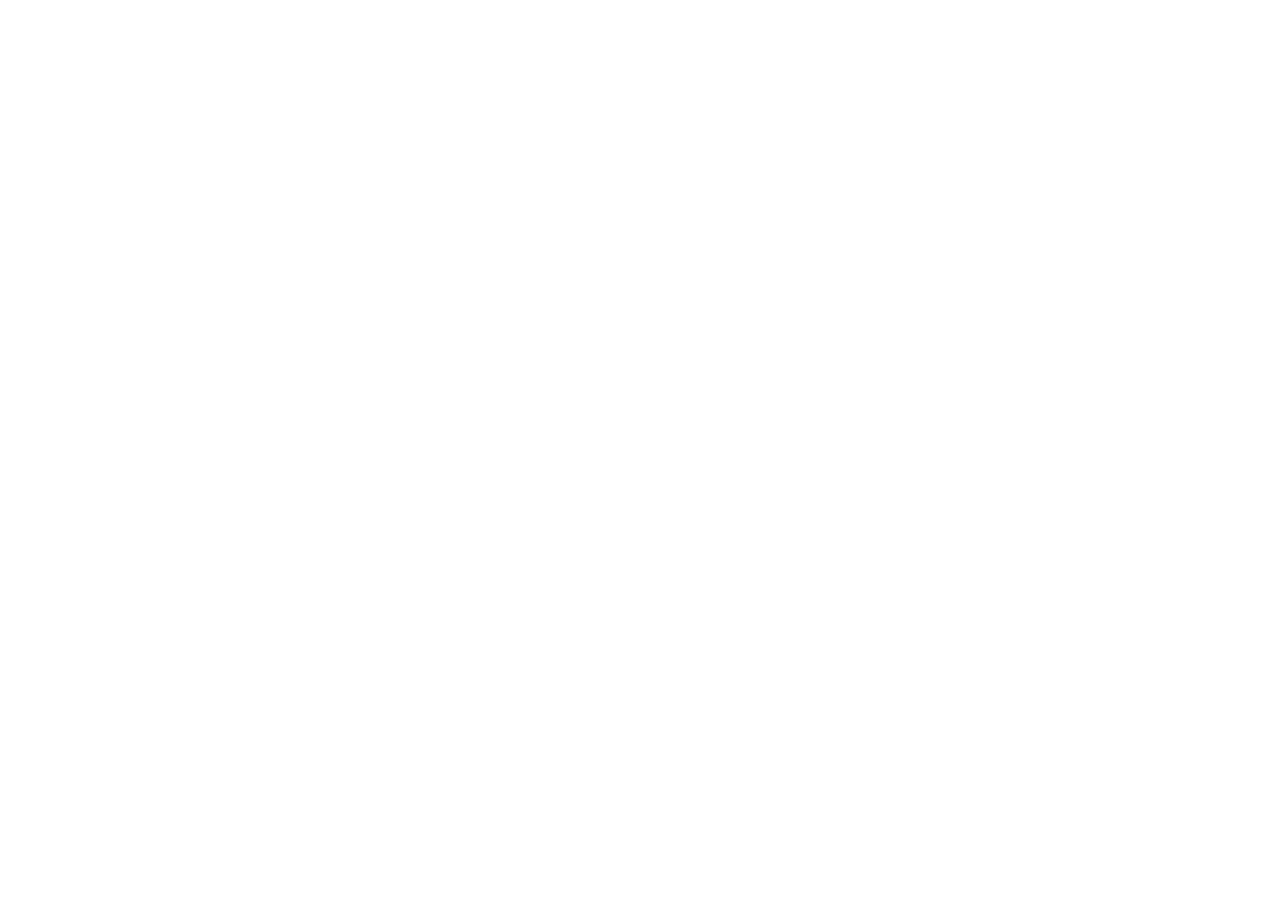
==== index.html @ 2100fe15 "updated" ====
<!DOCTYPE html>
<html lang="en">
<head>
    <meta charset="UTF-8">
    <meta name="viewport" content="width=device-width, initial-scale=1.0">
    <title>Document</title>
</head>
<body>
    
</body>
</html>
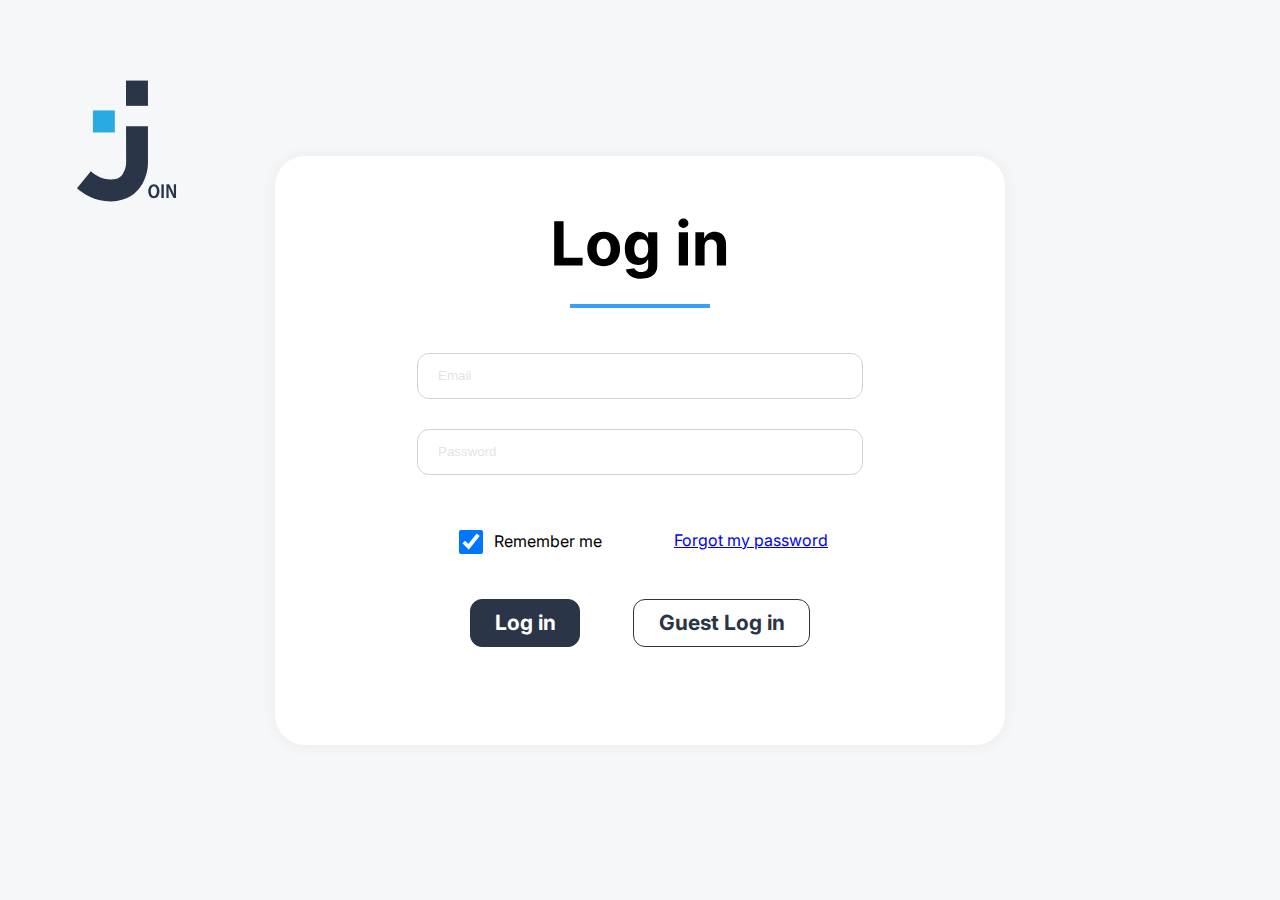
==== commit 821bb3a0: "begun with summary" ====
--- a/index.html
+++ b/index.html
@@ -1,11 +1,53 @@
 <!DOCTYPE html>
 <html lang="en">
+
 <head>
     <meta charset="UTF-8">
     <meta name="viewport" content="width=device-width, initial-scale=1.0">
-    <title>Document</title>
+    <title>Join</title>
+    <link rel="stylesheet" href="style.css">
+    <link rel="preconnect" href="https://fonts.googleapis.conavMenum">
+    <link rel="preconnect" href="https://fonts.gstatic.com" crossorigin>
+    <link href="https://fonts.googleapis.com/css2?family=Inter:wght@300;400;500;600&display=swap" rel="stylesheet">
 </head>
+
 <body>
-    
+    <img class="joinLogo" src="assets/images/Capa 2.svg" alt="">
+    <div class="mainDiv_LogIn">
+        <div class="logIn">
+            <div class="logInTitle">
+                <img src="assets/images/Log in.svg" alt="">
+            </div>
+            <div class="inputMainDiv">
+                <input class="logInInputs" placeholder="Email" type="email" name="Email" id="email_logIn">
+                <input class="logInInputs" placeholder="Password" type="email" name="Email" id="Password">
+                <div class="rememberPassword">
+                    <div class="saveCred">
+                        <input class="checkbox" type="checkbox" id="saveCred" name="saveCred" checked="">
+                        <label class="font rememberMe" for="saveCred">Remember me</label>
+                    </div>
+                    <div class="font" id="forgotPassword">
+                        <a href="forgotPassword.html" id="passwordLink" class="passwordLink">Forgot my password</a>
+                    </div>
+                </div>
+                <div class="loginButtonDiv">
+                    <div id="loginButton">
+                        <button class="loginButton" onclick="">Log in</button>
+                    </div>
+                    <div id="guestLoginButton">
+                        <button class="guestLoginButton" onclick="">Guest Log in</button>
+                    </div>
+                </div>
+            </div>
+
+
+
+        </div>
+
+    </div>
+
+
+
 </body>
+
 </html>--- a/style.css
+++ b/style.css
@@ -0,0 +1,242 @@
+body {
+    background-color: #F6F7F8;
+    overflow: hidden;
+    margin: 0px;
+
+
+
+}
+
+.joinLogo {
+    position: absolute;
+    width: 100.03px;
+    height: 121.97px;
+    top: 80px;
+    left: 77px
+}
+
+.mainDiv_LogIn {
+    height: 100vh;
+    display: flex;
+    justify-content: center;
+    align-items: center;
+
+}
+
+.logIn {
+
+    z-index: 2;
+    display: flex;
+    flex-direction: column;
+    align-items: center;
+    max-width: 500px;
+    min-width: 340px;
+    height: 493px;
+    width: 652px;
+    background: #FFFFFF;
+    box-shadow: 0px 0px 14px 3px rgba(0, 0, 0, 0.04);
+    border-radius: 30px;
+    padding-top: 48px;
+    padding-left: 115px;
+    padding-bottom: 48px;
+    padding-right: 115px;
+
+
+}
+
+.logInTitle {
+    position: absolute;
+    left: 0;
+    top: 0;
+    display: flex;
+    justify-content: center;
+    align-items: center;
+    position: relative;
+    width: 315px;
+    height: 89px;
+    background-color: white;
+    padding-bottom: 15px;
+    margin-bottom: 20px;
+}
+
+.logInTitle:before {
+    content: "";
+    position: absolute;
+    bottom: 0;
+    left: 50%;
+    transform: translateX(-50%);
+    height: 3.2px;
+    /* Adjust this value for the thickness of the border */
+    width: 140px;
+    /* Adjust this value for the width of the border */
+    background-color: #389FF7;
+    /* Adjust this color to change the border color */
+}
+
+.logInInputs {
+    padding: 2px;
+    width: 422px;
+    height: 40px;
+    border-radius: 12px;
+    border: solid 1px lightgray;
+    padding-left: 20px;
+}
+
+.inputMainDiv {
+    display: flex;
+    align-items: center;
+    flex-direction: column;
+    gap: 30px;
+    margin-top: 25px;
+}
+
+.logInInputs:hover {
+    cursor: pointer;
+}
+
+::placeholder {
+    opacity: 0.2;
+}
+
+.rememberPassword {
+    display: flex;
+    justify-content: space-around;
+    width: 100%;
+    margin-top: 25px;
+    margin-bottom: 15px;
+}
+
+.loginButtonDiv {
+    display: flex;
+    justify-content: space-evenly;
+    width: 100%;
+    margin-top: auto;
+
+}
+
+.loginButton {
+    padding: 10px;
+    width: 110px;
+    height: 48px;
+    display: flex;
+    justify-content: center;
+    left: 0;
+    top: 0;
+    align-items: center;
+    border-radius: 12px;
+    background-color: #2A3647;
+    color: white;
+    font-family: 'Inter', sans-serif;
+    font-weight: 700;
+    font-size: 21px;
+    line-height: 25.2px;
+    border: solid 1px #2A3647;
+}
+
+.guestLoginButton {
+    padding: 10px;
+    width: 177px;
+    height: 48px;
+    display: flex;
+    justify-content: center;
+    align-items: center;
+    border-radius: 12px;
+    background-color: white;
+    font-family: 'Inter', sans-serif;
+    font-size: 21px;
+    line-height: 25.2px;
+    color: #2A3647;
+    font-weight: 700;
+    border: solid 1px #2A3647;
+}
+
+.saveCred {
+    width: 152px;
+    height: 24px;
+    gap: 8px;
+    justify-content: center;
+    align-items: center;
+    display: flex;
+}
+
+.font {
+    font-family: 'Inter', sans-serif;
+}
+
+.rememberMe {
+    font-weight: 400;
+    font-size: 16px;
+    line-height: 19.2px;
+}
+
+.checkbox {
+    width: 24px;
+    height: 24px;
+}
+
+.d-flex {
+    display: flex;
+}
+
+.navMenu {
+    background-color: #2A3647;
+    width: 232px;
+    height: 100%;
+    justify-content: space-between;
+}
+
+.mainDivSum {
+    height: 100vh;
+    display: flex;
+    justify-content: flex-start;
+    align-items: center;
+    margin: 0px;
+}
+
+.overviewSum {
+    display: flex;
+    flex-direction: column;
+    align-items: center;
+    justify-content: space-evenly;
+    height: 100vh;
+    margin-left: 50px;
+}
+
+.center {
+    justify-content: center;
+    align-items: center;
+}
+
+.toDoDiv {
+    height: 168px;
+    width: 264px;
+    display: flex;
+    align-items: center;
+    padding: 10px;
+    border: solid lightgray 1px op;
+    background-color: white;
+    border-radius: 12px;
+    justify-content: space-evenly;
+}
+
+
+.doneDiv {
+    height: 168px;
+    width: 264px;
+    display: flex;
+    align-items: center;
+    padding: 10px;
+    border: solid lightgray 1px;
+    background-color: white;
+    border-radius: 12px;
+    justify-content: space-evenly;
+}
+
+.toDoDivMain {
+    id="loginButton"
+    justify-content: space-between;
+    width: 400px;
+    gap: 15px;
+}
+
+id="loginButton"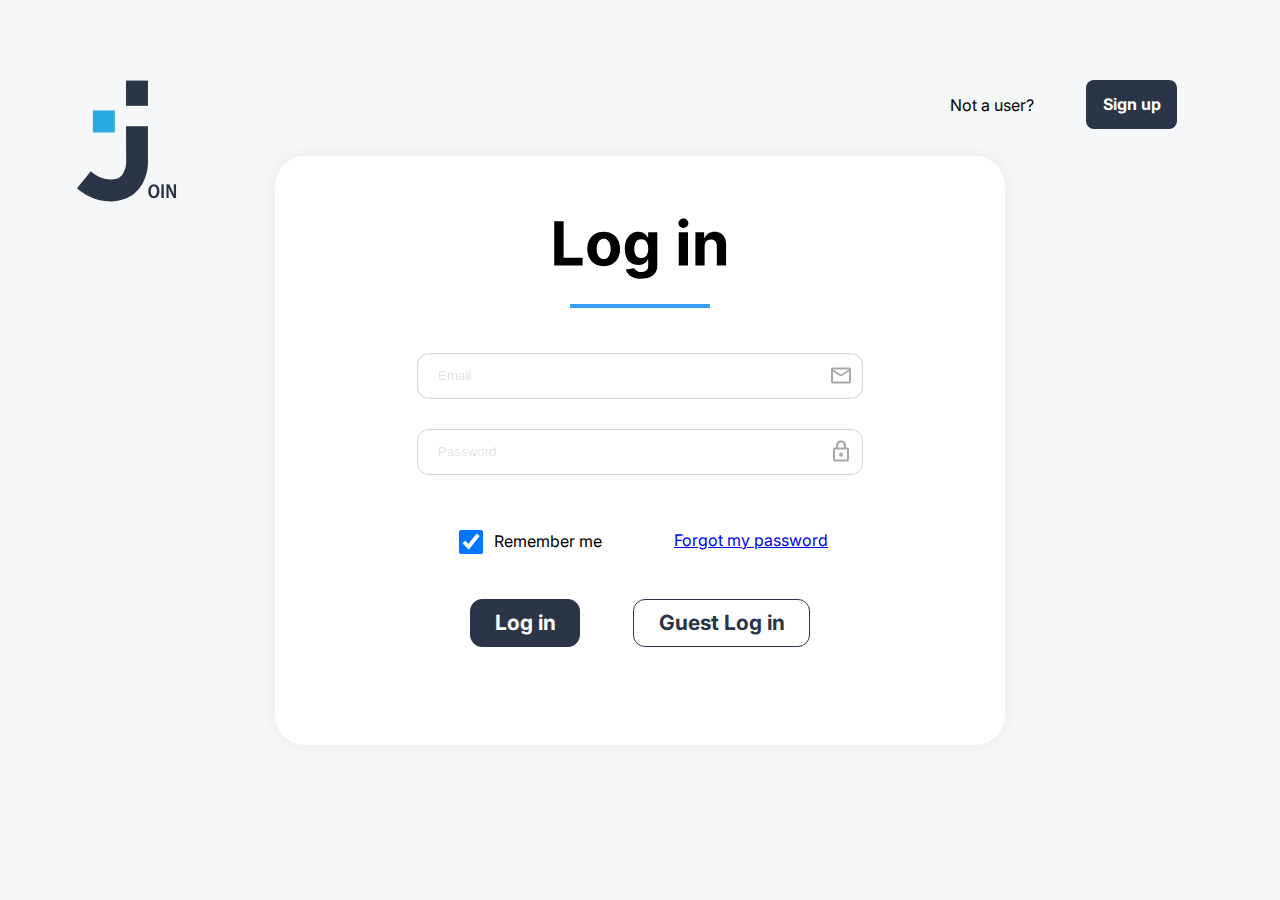
==== commit c2982786: "begin with JS" ====
--- a/index.html
+++ b/index.html
@@ -5,22 +5,33 @@
     <meta charset="UTF-8">
     <meta name="viewport" content="width=device-width, initial-scale=1.0">
     <title>Join</title>
-    <link rel="stylesheet" href="style.css">
+    <link rel="stylesheet" href="styles/style.css">
     <link rel="preconnect" href="https://fonts.googleapis.conavMenum">
     <link rel="preconnect" href="https://fonts.gstatic.com" crossorigin>
     <link href="https://fonts.googleapis.com/css2?family=Inter:wght@300;400;500;600&display=swap" rel="stylesheet">
+    <script src="js/storage.js"></script>
 </head>
 
 <body>
     <img class="joinLogo" src="assets/images/Capa 2.svg" alt="">
+    <div class="signUp font d-flex center"><div>Not a user?</div><div onclick="signUpForm()" class="signUpBtnInd d-flex center">Sign up</div></div>
     <div class="mainDiv_LogIn">
         <div class="logIn">
             <div class="logInTitle">
                 <img src="assets/images/Log in.svg" alt="">
             </div>
-            <div class="inputMainDiv">
-                <input class="logInInputs" placeholder="Email" type="email" name="Email" id="email_logIn">
-                <input class="logInInputs" placeholder="Password" type="email" name="Email" id="Password">
+            
+
+            <form" class="inputMainDiv">
+                <div class="inputsSubDiv">
+                    <input class="logInInputs" placeholder="Email" type="email" name="Email" id="email_logIn"> <img class="lockMailIcon" src="assets/images/mail.svg" alt="">
+                </div>
+
+                <div class="inputsSubDiv">
+                    <input class="logInInputs" placeholder="Password" type="email" name="Email" id="Password"> <img
+                        class="lockMailIcon" src="assets/images/lock.svg" alt="">
+                </div>
+
                 <div class="rememberPassword">
                     <div class="saveCred">
                         <input class="checkbox" type="checkbox" id="saveCred" name="saveCred" checked="">
@@ -38,7 +49,7 @@
                         <button class="guestLoginButton" onclick="">Guest Log in</button>
                     </div>
                 </div>
-            </div>
+            </form>
 
 
 
--- a/styles/style.css
+++ b/styles/style.css
@@ -0,0 +1,670 @@
+body {
+    background-color: #F6F7F8;
+    overflow: hidden;
+    margin: 0px;
+}
+
+.joinLogo {
+    position: absolute;
+    width: 100.03px;
+    height: 121.97px;
+    top: 80px;
+    left: 77px
+}
+
+.joinLogo:hover {
+    cursor: pointer;
+}
+
+.mainDiv_LogIn {
+    height: 100vh;
+    display: flex;
+    justify-content: center;
+    align-items: center;
+
+}
+
+.logIn {
+
+    z-index: 2;
+    display: flex;
+    flex-direction: column;
+    align-items: center;
+    max-width: 500px;
+    min-width: 340px;
+    height: 493px;
+    width: 652px;
+    background: #FFFFFF;
+    box-shadow: 0px 0px 14px 3px rgba(0, 0, 0, 0.04);
+    border-radius: 30px;
+    padding-top: 48px;
+    padding-left: 115px;
+    padding-bottom: 48px;
+    padding-right: 115px;
+
+
+}
+
+.logInTitle {
+    position: absolute;
+    left: 0;
+    top: 0;
+    display: flex;
+    justify-content: center;
+    align-items: center;
+    position: relative;
+    width: 315px;
+    height: 89px;
+    background-color: white;
+    padding-bottom: 15px;
+    margin-bottom: 20px;
+}
+
+.logInTitle:before {
+    content: "";
+    position: absolute;
+    bottom: 0;
+    left: 50%;
+    transform: translateX(-50%);
+    height: 3.2px;
+    /* Adjust this value for the thickness of the border */
+    width: 140px;
+    /* Adjust this value for the width of the border */
+    background-color: #389FF7;
+    /* Adjust this color to change the border color */
+}
+
+.logInInputs {
+    padding: 2px;
+    width: 422px;
+    height: 40px;
+    border-radius: 12px;
+    border: solid 1px lightgray;
+    padding-left: 20px;
+}
+
+.inputMainDiv {
+    display: flex;
+    align-items: center;
+    flex-direction: column;
+    gap: 30px;
+    margin-top: 25px;
+}
+
+.logInInputs:hover {
+    cursor: pointer;
+}
+
+::placeholder {
+    opacity: 0.2;
+}
+
+.rememberPassword {
+    display: flex;
+    justify-content: space-around;
+    width: 100%;
+    margin-top: 25px;
+    margin-bottom: 15px;
+}
+
+.loginButtonDiv {
+    display: flex;
+    justify-content: space-evenly;
+    width: 100%;
+    margin-top: auto;
+
+}
+
+.loginButton {
+    padding: 10px;
+    width: 110px;
+    height: 48px;
+    display: flex;
+    justify-content: center;
+    left: 0;
+    top: 0;
+    align-items: center;
+    border-radius: 12px;
+    background-color: #2A3647;
+    color: white;
+    font-family: 'Inter', sans-serif;
+    font-weight: 700;
+    font-size: 21px;
+    line-height: 25.2px;
+    border: solid 1px #2A3647;
+}
+
+.guestLoginButton {
+    padding: 10px;
+    width: 177px;
+    height: 48px;
+    display: flex;
+    justify-content: center;
+    align-items: center;
+    border-radius: 12px;
+    background-color: white;
+    font-family: 'Inter', sans-serif;
+    font-size: 21px;
+    line-height: 25.2px;
+    color: #2A3647;
+    font-weight: 700;
+    border: solid 1px #2A3647;
+}
+
+.saveCred {
+    width: 152px;
+    height: 24px;
+    gap: 8px;
+    justify-content: center;
+    align-items: center;
+    display: flex;
+}
+
+.font {
+    font-family: 'Inter', sans-serif;
+}
+
+.rememberMe {
+    font-weight: 400;
+    font-size: 16px;
+    line-height: 19.2px;
+}
+
+.checkbox {
+    width: 24px;
+    height: 24px;
+}
+
+.d-flex {
+    display: flex;
+}
+
+.navMenu {
+    display: flex;
+    flex-direction: column;
+    align-items: center;
+    background-color: #2A3647;
+    width: 232px;
+    height: 100%;
+    justify-content: space-between;
+    z-index: 999;
+}
+
+.mainDivSum {
+    height: 100vh;
+    display: flex;
+    justify-content: flex-start;
+    align-items: center;
+    margin: 0px;
+    background-color: #F6F7F8;
+}
+
+.overviewSum {
+    display: flex;
+    flex-direction: column;
+    align-items: flex-start;
+    justify-content: space-evenly;
+    height: 100vh;
+    margin-left: 80px;
+    width: 560px;
+}
+
+.center {
+    justify-content: center;
+    align-items: center;
+}
+
+.toDoDiv {
+    height: 168px;
+    width: 264px;
+    display: flex;
+    align-items: center;
+    padding: 10px;
+    border: solid lightgray 0px;
+    background-color: white;
+    border-radius: 30px;
+    justify-content: space-evenly;
+}
+
+
+.doneDiv {
+    height: 168px;
+    width: 264px;
+    display: flex;
+    align-items: center;
+    padding: 10px;
+    background-color: white;
+    border-radius: 30px;
+    border: solid lightgray 0px;
+    justify-content: space-evenly;
+}
+
+.toDoDivMain {
+    justify-content: space-between;
+    max-width: 560px;
+    gap: 15px;
+}
+
+.numWorkflow {
+    font-family: 'Inter', sans-serif;
+    font-weight: 600;
+    font-size: 64px;
+    line-height: 76.8px;
+}
+
+.verticalLine {
+    height: 102.02px;
+    width: 2px;
+    background-color: lightgray;
+}
+
+.deadLineMain {
+    display: flex;
+    flex-direction: column;
+    align-items: flex-start;
+}
+
+.urgentMain {
+    justify-content: center;
+    align-items: center;
+    min-width: 560px;
+    height: 168px;
+    border-radius: 30px;
+    border: solid lightgray 0px;
+    gap: 61px;
+    background-color: white;
+}
+
+.colum {
+    flex-direction: column;
+}
+
+.urgentIcon {
+    width: 130px;
+    height: 96px;
+}
+
+.deadline {}
+
+.deadlineDate {
+    font-weight: 700;
+    font-size: 21px;
+    line-height: 25.2px;
+    margin-bottom: 15px;
+}
+
+.userGreeting {
+    margin-left: 100px;
+    width: auto;
+    height: 136px;
+    gap: 3px;
+}
+
+.userGreetName {
+    font-weight: 700;
+    font-size: 64px;
+    line-height: 76.8px;
+    color: #29ABE2;
+    white-space: nowrap;
+}
+
+.greetTime {
+    font-size: 47px;
+    font-weight: 500;
+    line-height: 56px;
+    letter-spacing: 0em;
+    text-align: left;
+    color: #2A3647;
+}
+
+.signUp {
+    position: absolute;
+    width: 279px;
+    height: 49px;
+    top: 80px;
+    right: 77px;
+    justify-content: space-around;
+}
+
+.signUpMain {
+    display: flex;
+    justify-content: center;
+    align-items: center;
+    height: 100vh;
+}
+
+.singUpForm {
+    width: 422px;
+    height: 326px;
+    gap: 16px;
+    margin-top: 30px
+}
+
+.signUpInput {
+    width: 422px;
+    height: 48px;
+    padding: 12px, 21px, 12px, 21px;
+    border-radius: 10px;
+    border: 1px;
+    gap: 10px;
+    border: solid lightgray 0.5px;
+    padding-left: 20px;
+    font-size: 20px;
+    line-height: 24px;
+    font-weight: 400;
+
+}
+
+.posInputIcon {
+    position: relative;
+    display: flex;
+    justify-content: center;
+    align-items: center;
+}
+
+.titleUnderline {
+    background-color: #29ABE2;
+    height: 3px;
+    width: 140px;
+    margin-top: 20px;
+}
+
+.signUpBtn{
+    width: 126px;
+    height: 55px;
+    border-radius: 8px;
+    background-color: #2A3647;
+    color: white;
+    font-weight: 700;
+    font-size: 21px;
+    line-height: 25.2px;
+    white-space: nowrap;
+    border-width: 0px;
+}
+
+.signUpBtnInd {
+    width: 91px;
+    height: 49px;
+    border-radius: 8px;
+    background-color: #2A3647;
+    color: white;
+    font-weight: 700;
+    font-size: 16px;
+    line-height: 19.2px;
+}
+
+.privacyLink{
+    color:#29ABE2;
+    text-decoration-line: none;
+}
+
+.nowrap{
+    white-space: nowrap;
+}
+
+.signUpBtn:hover {
+    cursor: pointer;
+}
+
+.inputsSubDiv {
+    position: relative;
+    display: flex;
+    justify-content: center;
+    align-items: center;
+}
+
+.lockMailIcon {
+    position: absolute;
+    right: 10px;
+}
+
+.lockMailIcon:hover {
+    cursor: pointer;
+}
+
+.tasksOverview {
+    display: flex;
+    flex-direction: column;
+    height: 562px;
+    width: 560px;
+    justify-content: space-evenly;
+
+}
+
+.workflowProgress {
+    justify-content: center;
+    align-items: center;
+    font-family: 'Inter', sans-serif;
+    font-weight: 600;
+    font-size: 64px;
+    line-height: 76.8px;
+
+}
+
+.progress {
+    height: 168px;
+    width: 168px;
+    display: flex;
+    align-items: center;
+    justify-content: center;
+    border: solid lightgray 0px;
+    background-color: white;
+    border-radius: 30px;
+}
+
+.workflowState {
+    text-align: center;
+    font-size: 20px;
+    font-weight: 400;
+    line-height: 24px;
+    letter-spacing: 0em;
+    width: 128px;
+}
+
+.progressMain {
+    display: flex;
+    justify-content: space-between;
+    gap: 28px;
+}
+
+.summaryFrame {
+    justify-content: center;
+    align-items: center;
+}
+
+.header {
+    width: 100%;
+    height: 96px;
+    font-family: Inter;
+    font-size: 20px;
+    font-weight: 400;
+    line-height: 24px;
+    letter-spacing: 0em;
+    text-align: center;
+    box-shadow: 0px 4px 4px rgba(0, 0, 0, 0.1);
+    position: absolute;
+    top: 0;
+    left: 0;
+    z-index: 5;
+    display: flex;
+    justify-content: space-between;
+    align-items: center;
+}
+
+.appDesc {
+    margin-left: 400px;
+}
+
+.headerRight {
+    display: flex;
+    justify-content: space-between;
+    align-items: center;
+    width: 104px;
+    height: 56px;
+    margin-right: 30px;
+    display: flex;
+    justify-content: space-between;
+}
+
+.userProfil {
+    height: 48px;
+    width: 48px;
+    border: solid 4px #2A3647;
+    border-radius: 100%;
+    padding: auto;
+    display: flex;
+    justify-content: center;
+    align-items: center;
+    color: #29ABE2;
+    font-size: 18px;
+}
+
+.userProfil:hover {
+    cursor: pointer;
+}
+
+.textDecNone {
+    color: #A8A8A8;
+    text-decoration: none;
+    margin-bottom: 15px;
+    font-size: 16px;
+    line-height: 19.2px;
+}
+
+.footerLinks {
+    margin-bottom: 45px;
+}
+
+.join360 {
+    margin-top: 100px;
+}
+
+.doneDiv:hover {
+    cursor: pointer;
+    background-color: #2A3647;
+    color: white;
+}
+
+.doneDiv:hover>.overviewIcons {
+    background-color: white;
+}
+
+
+.doneDiv:hover #doneIcon path {
+    stroke: #2A3647;
+}
+
+.toDoDiv:hover {
+    cursor: pointer;
+    background-color: #2A3647;
+    color: white;
+}
+
+.toDoDiv:hover>.overviewIcons {
+    background-color: white;
+}
+
+.toDoDiv:hover #toDoSign path {
+    stroke: #2A3647;
+}
+
+.progress:hover {
+    cursor: pointer;
+    background-color: #2A3647;
+    color: white;
+}
+
+.urgentMain:hover {
+    cursor: pointer;
+    background-color: #2A3647;
+    color: white;
+}
+
+.overviewIcons {
+    width: 69px;
+    height: 69px;
+    background-color: #2A3647;
+    border-radius: 100%;
+}
+
+.overviewIcons:hover {
+    background-color: white;
+
+}
+
+.overviewIcons:hover .child {}
+
+.editIcon {
+    width: 32px;
+    height: 32px;
+}
+
+.doneIcon {
+    width: 29.94px;
+    height: 22.13px;
+}
+
+.editIcon:hover {
+    background-color: #2A3647;
+}
+
+.doneIcon:hover {
+    background-color: #2A3647;
+}
+
+.d-none {
+    display: none;
+}
+
+.mrgright-60 {
+    margin-right: 60px;
+}
+
+.mrgBottom-20 {
+    margin-bottom: 20px;
+}
+
+.mrgLeft-5 {
+    margin-left: 5px;
+    ;
+}
+
+.mrgBottom-10 {
+    margin-bottom: 10px;
+}
+
+.bckgrWhite {
+    background-color: white;
+}
+
+.mrgBottom-30 {
+    margin-bottom: 30px;
+}
+
+.mrgTop-100 {
+    margin-top: 100px;
+}
+
+#contactsBtn:hover {
+    cursor: pointer;
+    background-color: #091931;
+}
+
+#boardBtn:hover {
+    cursor: pointer;
+    background-color: #091931;
+}
+
+#summaryBtn:hover {
+    cursor: pointer;
+    background-color: #091931;
+}
+
+#addTaskBtn:hover {
+    cursor: pointer;
+    background-color: #091931;
+}
+
+#helpIcon:hover {
+    cursor: pointer;
+}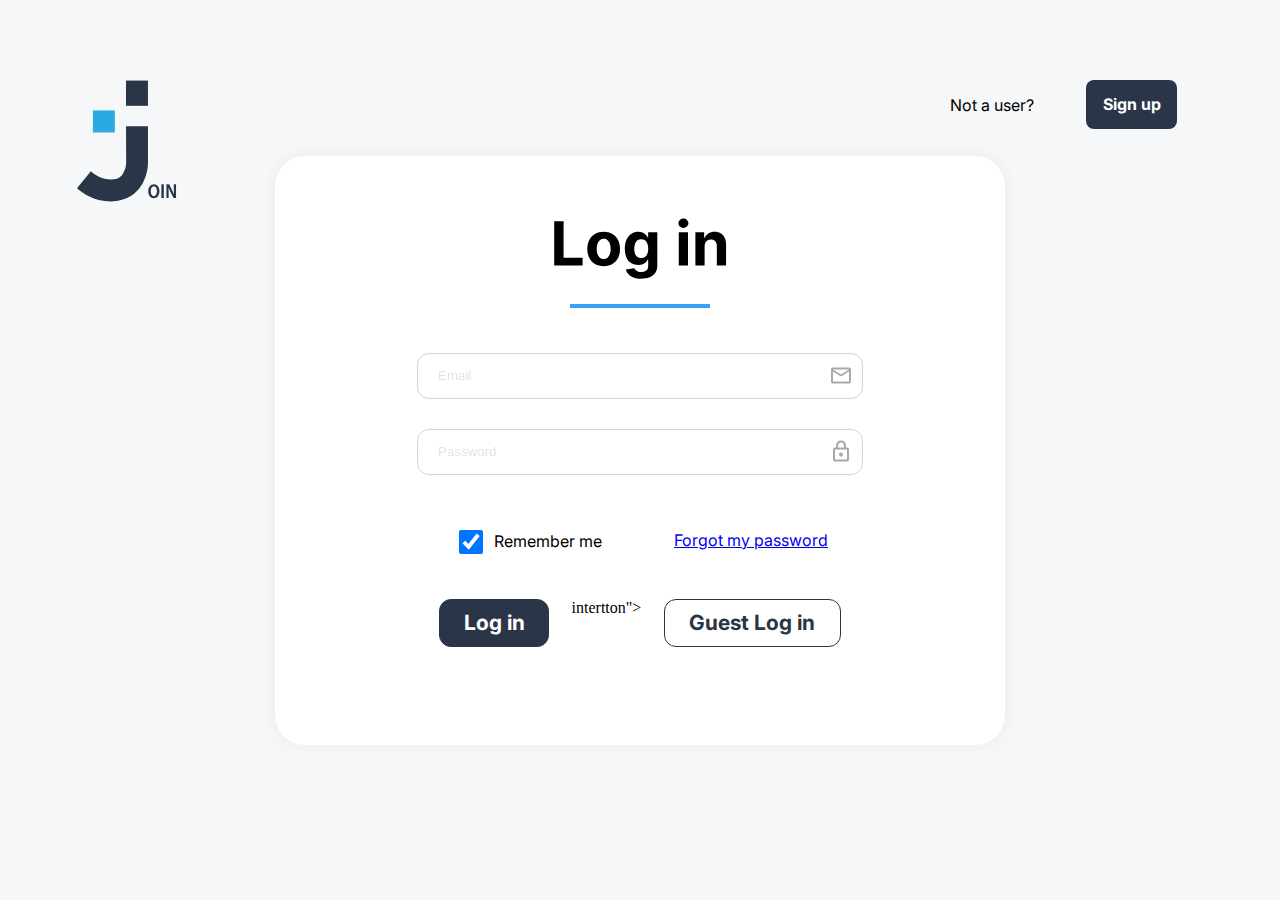
==== commit 4db7a7e3: "draggable done" ====
--- a/index.html
+++ b/index.html
@@ -10,6 +10,7 @@
     <link rel="preconnect" href="https://fonts.gstatic.com" crossorigin>
     <link href="https://fonts.googleapis.com/css2?family=Inter:wght@300;400;500;600&display=swap" rel="stylesheet">
     <script src="js/storage.js"></script>
+
 </head>
 
 <body>
@@ -44,8 +45,7 @@
                 <div class="loginButtonDiv">
                     <div id="loginButton">
                         <button class="loginButton" onclick="">Log in</button>
-                    </div>
-                    <div id="guestLoginButton">
+                    </div>intertton">
                         <button class="guestLoginButton" onclick="">Guest Log in</button>
                     </div>
                 </div>
--- a/styles/style.css
+++ b/styles/style.css
@@ -1,6 +1,6 @@
 body {
     background-color: #F6F7F8;
-    overflow: hidden;
+
     margin: 0px;
 }
 
@@ -113,6 +113,11 @@
     width: 100%;
     margin-top: auto;
 
+}
+
+.heightWidth100{
+    width: 100%;
+    height: 100%;
 }
 
 .loginButton {
